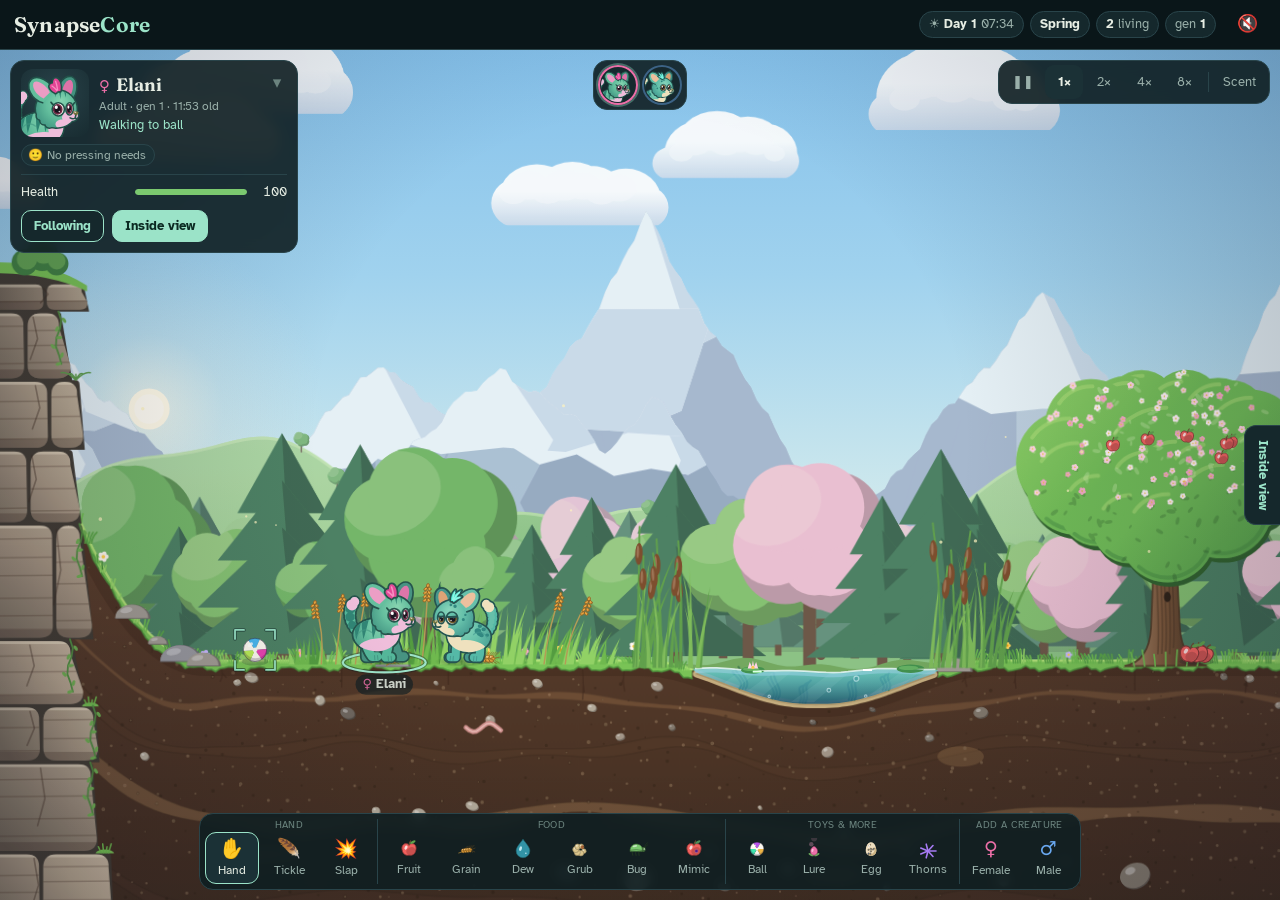
==== index.html @ b2c3ce34 "The inside view shows the brain one way: the map. Each region is a box tinted in its colour with its" ====
<!DOCTYPE html>
<html lang="en">
<head>
  <meta charset="UTF-8" />
  <meta name="viewport" content="width=device-width, initial-scale=1, viewport-fit=cover" />
  <title>SynapseCore</title>
  <link rel="preconnect" href="https://fonts.googleapis.com">
  <link rel="preconnect" href="https://fonts.gstatic.com" crossorigin>
  <link href="https://fonts.googleapis.com/css2?family=Atkinson+Hyperlegible:wght@400;700&family=Fraunces:opsz,wght@9..144,500;9..144,650&display=swap" rel="stylesheet">
  <link rel="stylesheet" href="styles/app.css">
</head>
<body>
  <header class="topbar">
    <div class="wordmark">Synapse<span>Core</span></div>
    <div class="status">
      <span class="chip" title="Day and time of day"><span id="timeIcon" aria-hidden="true">☀</span> <b id="statDay">Day 1</b> <span id="statTime">07:12</span></span>
      <span class="chip" title="Season"><b id="statSeason">Spring</b></span>
      <span class="chip" title="Creatures alive"><b id="statPop">0</b> living</span>
      <span class="chip" title="The latest generation alive">gen <b id="statGen">1</b></span>
      <span class="chip hidden" id="statSpeedChip" title="The computer can't keep up with the chosen speed"><b id="statSpeed">8×</b></span>
    </div>
    <button id="soundBtn" class="icon-btn" aria-label="Turn sound on" title="Sound on or off">🔇</button>
  </header>

  <div id="stage">
    <main id="arena">
      <canvas id="worldCanvas" aria-label="The world. Tap a creature to follow it; drag to carry things; pick a tool below to tickle, slap or drop things."></canvas>

      <div id="creatureCard" class="float">
        <div class="card-top">
          <canvas id="portrait" aria-hidden="true"></canvas>
          <div class="card-id">
            <div class="card-name-row"><span class="sex-glyph" id="cardSex"></span><span class="card-title" id="cardName">Nobody</span></div>
            <div class="card-sub" id="cardSub"></div>
            <div class="doing" id="cardDoing"></div>
          </div>
          <button class="icon-btn small" id="cardToggle" aria-expanded="true" aria-label="Show or hide details" title="Show or hide details"><span class="chev">▾</span></button>
        </div>
        <div class="card-needs" id="cardNeeds" aria-label="Needs"></div>
        <div class="card-events" id="cardEvents" aria-label="What just happened to it"></div>
        <div class="card-more">
          <div class="bars compact-bars" id="cardDrives"></div>
          <div class="row-btns">
            <button class="btn small" id="followBtn" aria-pressed="true">Following</button>
            <button class="btn small primary" id="insideBtn">Inside view</button>
          </div>
        </div>
      </div>

      <div id="strip" class="float" aria-label="Everyone in the world"></div>

      <div id="playback" class="float" role="group" aria-label="Playback">
        <button class="seg" id="pauseBtn" aria-label="Pause" aria-pressed="false" title="Pause or resume (Space)">❚❚</button>
        <button class="seg" data-speed="1" aria-pressed="true" title="Normal speed (1)">1×</button>
        <button class="seg" data-speed="2" aria-pressed="false" title="Twice as fast (2)">2×</button>
        <button class="seg" data-speed="4" aria-pressed="false" title="Four times as fast (3)">4×</button>
        <button class="seg" data-speed="8" aria-pressed="false" title="Eight times as fast (4)">8×</button>
        <span class="divider"></span>
        <button class="seg" id="scentBtn" aria-pressed="false" title="Show the scents in the air">Scent</button>
      </div>

      <div id="log" aria-live="polite"></div>

      <div id="toolbar" class="float" role="toolbar" aria-label="Hand, food, toys and new creatures">
        <div id="toolTray"></div>
      </div>

      <div id="toast" class="float hidden" role="status" aria-live="polite"></div>

      <button id="labOpenBtn" aria-controls="labPanel" aria-expanded="false">Inside view</button>
    </main>

    <aside id="labPanel" aria-label="Inside view">
      <div id="sheetHandle" role="button" tabindex="0" aria-label="Drag or tap to resize the inside view"><span></span></div>
      <div id="labInner">
        <nav class="tabs" role="tablist">
          <button class="tab" role="tab" data-deck="body" aria-selected="true">🫀<span class="tab-text">Body</span></button>
          <button class="tab" role="tab" data-deck="brain" aria-selected="false">🧠<span class="tab-text">Brain</span></button>
          <button class="tab" role="tab" data-deck="genes" aria-selected="false">🧬<span class="tab-text">Genes</span></button>
          <button class="tab" role="tab" data-deck="family" aria-selected="false">🌳<span class="tab-text">Family</span></button>
          <button class="tab" role="tab" data-deck="world" aria-selected="false">🌿<span class="tab-text">World</span></button>
          <button class="icon-btn" id="labCloseBtn" aria-label="Close inside view">✕</button>
        </nav>

        <p class="empty no-creature deck-empty">Nobody is being followed. Tap a creature in the world.</p>

        <!-- Body -->
        <div class="deck" id="deck-body" role="tabpanel">
          <div class="deck-intro needs-creature">
            <h2>Body</h2>
            <p class="life-line" id="lifeLine"></p>
          </div>
          <section class="block needs-creature"><h3>Drives</h3>
            <p class="note">Chemicals made by its body. A drive rises when a need goes unmet; relief turns it into reward.</p>
            <div class="bars two-col" id="barsDrives"></div>
          </section>
          <section class="block needs-creature"><h3>The last two minutes</h3>
            <div class="chart-frame"><canvas id="historyCanvas" aria-label="Drive history"></canvas></div>
            <div class="legend" id="historyLegend"></div>
          </section>
          <section class="block needs-creature"><h3>Feelings</h3>
            <p class="note">Reward and punishment are what the brain learns from.</p>
            <div class="bars" id="barsFeelings"></div>
          </section>
          <section class="block needs-creature"><h3>Vitals</h3><div class="bars" id="barsVitals"></div></section>
          <section class="block needs-creature"><h3>Food and water</h3><div class="bars two-col" id="barsNutrients"></div></section>
          <section class="block needs-creature"><h3>Hormones</h3><div class="bars two-col" id="barsHormones"></div></section>
          <section class="block needs-creature"><h3>Other chemicals</h3><div class="bars" id="barsOther"></div></section>
        </div>

        <!-- Brain -->
        <div class="deck hidden" id="deck-brain" role="tabpanel">
          <div class="deck-intro needs-creature">
            <h2>Brain</h2>
            <p id="brainCounts"></p>
          </div>
          <section class="mind needs-creature" aria-label="What its brain is doing now"><div id="mindRows"></div></section>
          <div class="brain-tools needs-creature">
            <button class="seg-btn" id="wiringBtn" aria-pressed="false">All wiring</button>
          </div>
          <div class="brain-frame needs-creature"><canvas id="brainCanvas" aria-label="Brain map. Tap a cell or a region to look inside."></canvas></div>
          <div class="legend needs-creature">
            <span><i class="ring" style="border-color:var(--accent)"></i>looking at</span>
            <span><i class="ring" style="border-color:var(--energy)"></i>doing</span>
            <span><i style="background:var(--pulse)"></i>signal travelling</span>
            <span><i class="line" style="background:var(--water)"></i>excites</span>
            <span><i class="line" style="background:var(--stress)"></i>holds back</span>
            <span><i style="background:var(--joy)"></i>reward signal</span>
            <span><i style="background:var(--stress)"></i>punishment signal</span>
          </div>
          <div class="neuron-card needs-creature">
            <div class="empty" id="neuronEmpty">Tap a cell or a region in the brain above to look inside it.</div>
            <div id="regionDetail" class="hidden">
              <div class="neuron-head"><span class="neuron-name" id="regionName"></span><span class="neuron-lobe" id="regionSize"></span></div>
              <p class="role" id="regionAbout"></p>
              <div class="facts" id="regionFacts"></div>
              <div class="row-btns"><button class="btn" id="clearRegionBtn">Deselect</button></div>
            </div>
            <div id="neuronDetail" class="hidden">
              <div class="neuron-head"><span class="neuron-name" id="neuronName"></span><span class="neuron-lobe" id="neuronLobe"></span></div>
              <p class="role" id="neuronRole"></p>
              <div class="facts" id="neuronFacts"></div>
              <div class="row-btns">
                <button class="btn primary" id="stimulateBtn">Stimulate</button>
                <button class="btn" id="clearNeuronBtn">Deselect</button>
              </div>
              <div class="links" id="neuronLinks"></div>
            </div>
          </div>
          <section class="block needs-creature">
            <h3 id="scopeTitle">Charge</h3>
            <p class="note">Its membrane charge over the last 120 ticks (two seconds at normal speed); it stops while paused. It fires when the line reaches the dashed threshold.</p>
            <div class="scope-frame"><canvas id="scopeCanvas" aria-label="Membrane potential"></canvas></div>
          </section>
          <section class="block needs-creature">
            <h3>Muscles</h3>
            <p class="note">How often each muscle's cell fires. The muscles compete: the winner is what it has decided to do.</p>
            <div class="bars two-col" id="barsMuscles"></div>
          </section>
          <section class="block needs-creature">
            <h3>What it has learned</h3>
            <p class="note">What sights and smells have come to predict, learned in life. Everything starts out meaning nothing.</p>
            <div class="learned" id="learnedList"></div>
          </section>
        </div>

        <!-- Genes -->
        <div class="deck hidden" id="deck-genes" role="tabpanel">
          <div class="deck-intro needs-creature">
            <h2>Genes</h2>
            <p id="genesSummary"></p>
          </div>
          <section class="block needs-creature"><h3>What its genes built</h3><div class="traits" id="traitList"></div></section>
          <section class="block needs-creature"><h3>Mutations</h3><div class="mutations" id="mutationList"></div></section>
          <div class="gene-find needs-creature">
            <input type="search" id="geneFilter" placeholder="Find a gene: hunger, tickled, sight…" aria-label="Find a gene" autocomplete="off">
            <span class="note" id="geneFilterCount"></span>
          </div>
          <details class="gene-group needs-creature" open><summary>Body <span class="count" id="genes-body-count"></span></summary><div class="genes" id="genes-body"></div></details>
          <details class="gene-group needs-creature"><summary>Brain <span class="count" id="genes-brain-count"></span></summary><div class="genes" id="genes-brain"></div></details>
          <details class="gene-group needs-creature"><summary>Chemistry <span class="count" id="genes-chemistry-count"></span></summary><div class="genes" id="genes-chemistry"></div></details>
          <details class="gene-group needs-creature"><summary>Instincts <span class="count" id="genes-instinct-count"></span></summary>
            <p class="note">Dreamt while asleep: the inputs, then the action, then the feeling, so it learns them without living them.</p>
            <div class="genes" id="genes-instinct"></div></details>
          <details class="dna needs-creature">
            <summary>Raw DNA</summary>
            <p class="note">A gene is read only where a promoter byte (A5, underlined) sits in front of it. Dim bytes are silent DNA that mutation can turn into new genes.</p>
            <div class="dna-grid" id="dnaGrid"></div>
          </details>
        </div>

        <!-- Family -->
        <div class="deck hidden" id="deck-family" role="tabpanel">
          <div class="deck-intro needs-creature">
            <h2>Family</h2>
            <p id="familyLine"></p>
            <button class="btn small hidden" id="familyBackBtn"></button>
          </div>
          <section class="block needs-creature"><h3>Family tree</h3>
            <p class="note">Tap a relative: the living are followed, the dead show their own family.</p>
            <div class="tree-frame"><canvas id="familyCanvas" aria-label="Family tree: parents and grandparents above, brothers, sisters and mates beside, children and grandchildren below. The lists under it name everyone."></canvas></div>
          </section>
          <section class="block needs-creature"><h3>Parents</h3><div class="roster" id="familyParents"></div></section>
          <section class="block needs-creature"><h3>Grandparents</h3><div class="roster" id="familyGrandparents"></div></section>
          <section class="block needs-creature"><h3>Brothers and sisters</h3><div class="roster" id="familySiblings"></div></section>
          <section class="block needs-creature"><h3>Children</h3><div class="roster" id="familyChildren"></div></section>
          <section class="block needs-creature"><h3>Grandchildren</h3><div class="roster" id="familyGrandchildren"></div></section>
        </div>

        <!-- World -->
        <div class="deck hidden" id="deck-world" role="tabpanel">
          <div class="deck-intro">
            <h2>World</h2>
            <p id="worldLine"></p>
          </div>
          <div class="tiles" id="worldTiles"></div>
          <p class="note" id="deathBreakdown"></p>
          <section class="block"><h3>Population</h3><div class="chart-frame small"><canvas id="popCanvas" aria-label="Population over time"></canvas></div></section>
          <section class="block"><h3>Living now</h3><div class="roster" id="roster"></div></section>
          <div class="row-btns"><button class="btn" id="skipSeasonBtn">Skip to the next season</button></div>
        </div>
      </div>
    </aside>
  </div>

  <!-- Plain scripts, in dependency order (no build step: the page opens straight from disk).
       Scripts marked data-headless don't touch the page; tests/load.js loads them, in this order, into Node for the tests and tools.
       dev/world-lab.html and dev/creature-lab.html load this same list up to the drawing scripts (the world lab adds src/ui/hand.js): keep them in step. -->
  <script src="src/core/evo.js" data-headless></script>
  <script src="src/core/clock.js" data-headless></script>
  <script src="src/core/diffusion.js" data-headless></script>
  <script src="src/sim/constants.js" data-headless></script>
  <script src="src/sim/genome.js" data-headless></script>
  <script src="src/sim/biochem.js" data-headless></script>
  <script src="src/sim/brain.js" data-headless></script>
  <script src="src/sim/founder.js" data-headless></script>
  <script src="src/sim/founder-brain.js" data-headless></script>
  <script src="src/sim/founder-chem.js" data-headless></script>
  <script src="src/sim/creature.js" data-headless></script>
  <script src="src/sim/landscape.js" data-headless></script>
  <script src="src/sim/world.js" data-headless></script>
  <script src="src/audio/synth.js"></script>
  <script src="src/render/theme.js"></script>
  <script src="src/render/canvas.js"></script>
  <script src="src/render/pose.js" data-headless></script>
  <script src="src/render/creature-art.js"></script>
  <script src="src/render/season.js"></script>
  <script src="src/render/sky.js"></script>
  <script src="src/render/item-art.js"></script>
  <script src="src/render/painters/palette.js"></script>
  <script src="src/render/painters/terrain.js"></script>
  <script src="src/render/painters/plants.js"></script>
  <script src="src/render/painters/rocks.js"></script>
  <script src="src/render/water.js"></script>
  <script src="src/render/weather.js"></script>
  <script src="src/render/hand-art.js"></script>
  <script src="src/render/cues.js"></script>
  <script src="src/render/world-view.js"></script>
  <script src="src/render/brain-view.js"></script>
  <script src="src/render/family-view.js"></script>
  <script src="src/ui/text.js" data-headless></script>
  <script src="src/ui/kin.js" data-headless></script>
  <script src="src/ui/helpers.js"></script>
  <script src="src/ui/hand.js"></script>
  <script src="src/ui/inspector.js"></script>
  <script src="src/ui/status.js"></script>
  <script src="src/ui/card.js"></script>
  <script src="src/ui/strip.js"></script>
  <script src="src/ui/layout.js"></script>
  <script src="src/ui/toolbar.js"></script>
  <script src="src/ui/keyboard.js"></script>
  <script src="src/ui/app.js"></script>
  <script>Evo.bootApp();</script>
</body>
</html>
---- styles/app.css ----
/* ===== Tokens: colour always means the same thing (map, bars, brain) =====
   The canvas renderers read these same variables (Evo.theme, once, on first use), so a
   colour changed here changes everywhere. */
:root {
  --pond: #0f1e22; --pond-deep: #0a1619; --panel: #15282c; --panel-raised: #1b3136;
  --line: #29444a; --text: #e6ede3; --muted: #9ab0aa; --faint: #6b837e; --accent: #9be3c8;
  --fruit: #f0605d; --grain: #e8a33d; --water: #3fc1d9; --protein: #7bc96f; --fat: #d9b26a;
  --grub: #d9c38a; --carrion: #8f8a84; --mimic-spot: #581c87; --alarm: #fb923c;
  --energy: #f5c542; --toxin: #a77bf3; --injury: #e86fa8; --joy: #ffb86b; --stress: #f0607a;
  --bored: #7aa7f0; --female: #ec6fa8; --male: #6aa8f0; --gas: #e2e8f0; --pulse: #fde68a; --copy: #c4b5fd;
  --ui: 'Atkinson Hyperlegible', system-ui, -apple-system, 'Segoe UI', sans-serif;
  --display: 'Fraunces', Georgia, 'Times New Roman', serif;
  --mono: ui-monospace, 'SF Mono', Menlo, Consolas, monospace;
  --lab-w: clamp(380px, 34vw, 520px); --peek: 70px; --sheet-half: 55%; --sheet-full: 92%; --lab-anim: .34s; --ease: cubic-bezier(.22,.8,.24,1);
  --r-sm: 8px; --r-md: 14px; --track: rgba(255,255,255,0.08);
  padding-top: env(safe-area-inset-top, 0px); padding-bottom: env(safe-area-inset-bottom, 0px); background: var(--pond-deep);
}
* { box-sizing: border-box; }
html { height: 100%; scroll-padding-top: env(safe-area-inset-top, 0px); }
body { height: 100%; margin: 0; display: flex; flex-direction: column; overflow: hidden;
  background: var(--pond-deep); color: var(--text); font: 400 14px/1.45 var(--ui); -webkit-font-smoothing: antialiased; }
button { font: inherit; color: inherit; background: none; border: 0; cursor: pointer; }
button:focus-visible, [tabindex]:focus-visible { outline: 2px solid var(--accent); outline-offset: 2px; }
h2, h3 { font-family: var(--display); font-weight: 650; margin: 0; letter-spacing: 0.005em; }
.muted { color: var(--muted); }
.hidden { display: none !important; }

/* ===== Header ===== */
.topbar { height: 50px; flex: 0 0 auto; display: flex; align-items: center; gap: 12px; padding: 0 14px;
  background: var(--pond-deep); border-bottom: 1px solid var(--line); }
.wordmark { font-family: var(--display); font-weight: 650; font-size: 21px; letter-spacing: 0.01em; white-space: nowrap; }
.wordmark span { color: var(--accent); }
.status { display: flex; gap: 6px; margin-left: auto; overflow: hidden; }
.chip { font-size: 12.5px; padding: 3px 9px; border-radius: 999px; background: var(--panel); border: 1px solid var(--line); white-space: nowrap; color: var(--muted); }
.chip b { color: var(--text); font-weight: 700; }
.icon-btn { width: 38px; height: 38px; border-radius: 10px; display: grid; place-items: center; font-size: 17px; }
.icon-btn:hover { background: var(--panel); }

/* ===== Stage: the map always fills it; the lab docks, slides or sheets ===== */
#stage { position: relative; flex: 1 1 auto; min-height: 0; display: flex; overflow: hidden; }
#arena { position: relative; flex: 1 1 auto; min-width: 0; min-height: 0; overflow: hidden; background: #0b1a24;
  container-type: inline-size; } /* the strip fits itself to the map, which the docked lab narrows */
#worldCanvas { position: absolute; inset: 0; width: 100%; height: 100%; display: block; touch-action: none; cursor: none; }
@media (hover: none) { #worldCanvas { cursor: default; } }

.float { position: absolute; z-index: 10; background: color-mix(in srgb, var(--pond) 90%, transparent); border: 1px solid var(--line);
  border-radius: var(--r-md); backdrop-filter: blur(6px); -webkit-backdrop-filter: blur(6px); }

/* Bars: the same everywhere (card, body, brain) */
.track { height: 6px; border-radius: 3px; background: var(--track); overflow: hidden; }
.fill { height: 100%; width: 0; border-radius: 3px; transition: width 0.25s linear; }

/* Creature card */
#creatureCard { top: 10px; left: 10px; width: min(288px, calc(100% - 20px)); padding: 8px 10px 10px; }
.card-top { position: relative; display: flex; align-items: center; gap: 10px; padding-right: 24px; }
#portrait { width: 68px; height: 68px; flex: 0 0 auto; border-radius: 12px;
  background: radial-gradient(90% 90% at 50% 35%, #29434a 0%, #16292e 100%); }
.card-id { min-width: 0; flex: 1 1 auto; }
.card-name-row { display: flex; align-items: baseline; gap: 6px; }
.sex-glyph { font-weight: 700; font-size: 15px; line-height: 1; }
.card-title { font-family: var(--display); font-weight: 650; font-size: 18px; white-space: nowrap; overflow: hidden; text-overflow: ellipsis; }
.card-sub { font-size: 12px; color: var(--muted); white-space: nowrap; overflow: hidden; text-overflow: ellipsis; }
.doing { font-size: 13px; line-height: 1.3; color: var(--accent); margin-top: 2px; }
.icon-btn.small { width: 30px; height: 30px; align-self: flex-start; }
#cardToggle { position: absolute; top: -4px; right: -8px; width: 36px; height: 36px; }
/* Needs and recent events: small chips under the name, visible even when the card is folded */
.card-needs, .card-events { display: flex; flex-wrap: wrap; gap: 4px; margin-top: 7px; }
.card-needs:empty, .card-events:empty, .empty-card .card-needs, .empty-card .card-events { display: none; }
.card-events { margin-top: 4px; }
.need, .event { display: inline-flex; align-items: center; gap: 4px; font-size: 12px; line-height: 1; padding: 4px 8px 4px 6px;
  border-radius: 999px; background: var(--panel-raised); border: 1px solid var(--line); white-space: nowrap; }
.need.strong { border-color: var(--alarm); color: #ffe3cc; }
.need.calm { color: var(--muted); }
.event { font-size: 11.5px; color: var(--muted); background: transparent; border-style: dashed; }
.card-more { margin-top: 8px; padding-top: 8px; border-top: 1px solid var(--line); display: grid; gap: 9px; }
#creatureCard.collapsed .card-more { display: none; }
#creatureCard.empty-card .card-more { display: none; }
.chev { display: inline-block; transition: transform 0.2s; color: var(--faint); }
#creatureCard.collapsed .chev { transform: rotate(-90deg); }
.compact-bars .bar { grid-template-columns: 104px 1fr 30px; font-size: 12.5px; }
.compact-bars .bar .track { height: 6px; }
.btn.small { height: 32px; padding: 0 12px; font-size: 13px; }
.btn[aria-pressed="true"] { border-color: var(--accent); color: var(--accent); }

/* Everyone, one tap away */
#strip { top: 10px; left: 50%; transform: translateX(-50%); display: flex; gap: 4px; padding: 4px; max-width: calc(100% - 640px);
  overflow-x: auto; scrollbar-width: none; }
#strip:empty { display: none; }
#strip::-webkit-scrollbar { display: none; }
.avatar { position: relative; flex: 0 0 auto; width: 40px; height: 40px; border-radius: 50%; padding: 2px; background: #16292e;
  box-shadow: inset 0 0 0 2px color-mix(in srgb, var(--ring) 45%, transparent); }
.avatar canvas { width: 34px; height: 34px; display: block; border-radius: 50%; margin: 1px; }
.avatar .badge { position: absolute; right: -2px; bottom: -2px; font-size: 12px; line-height: 1; pointer-events: none;
  filter: drop-shadow(0 1px 1px rgba(0,0,0,0.6)); }
.avatar[aria-current="true"] { box-shadow: inset 0 0 0 2px var(--ring), 0 0 0 2px color-mix(in srgb, var(--accent) 35%, transparent); }

/* Event log */
#log { position: absolute; left: 10px; bottom: 76px; z-index: 9; display: flex; flex-direction: column-reverse; gap: 4px;
  max-width: min(360px, calc(100% - 20px)); pointer-events: none; }
.log-line { pointer-events: auto; text-align: left; font-size: 13px; padding: 5px 10px; border-radius: 10px; background: color-mix(in srgb, var(--pond) 82%, transparent);
  border: 1px solid var(--line); color: var(--text); transition: opacity 1s; width: fit-content; }
.log-line.fading { opacity: 0; }
button.log-line:hover { border-color: var(--muted); }

/* Playback */
#playback { top: 10px; right: 10px; display: flex; align-items: center; gap: 2px; padding: 4px; }
.seg { min-width: 38px; height: 34px; padding: 0 9px; border-radius: 9px; font-size: 13px; color: var(--muted); }
.seg[aria-pressed="true"] { background: var(--panel-raised); color: var(--text); font-weight: 700; }
.seg:hover { color: var(--text); }
.divider { width: 1px; height: 20px; background: var(--line); margin: 0 3px; flex: 0 0 auto; }

/* Toolbar */
#toolbar { left: 50%; bottom: 10px; transform: translateX(-50%); max-width: calc(100% - 20px); padding: 5px; }
#toolTray { display: flex; align-items: flex-end; gap: 3px; overflow-x: auto; scrollbar-width: none; }
#toolTray::-webkit-scrollbar { display: none; }
.tool { flex: 0 0 auto; display: flex; flex-direction: column; align-items: center; justify-content: center; gap: 1px; width: 54px; height: 52px;
  border-radius: 11px; font-size: 11.5px; color: var(--muted); border: 1px solid transparent; }
.tool:hover { color: var(--text); background: var(--panel); }
.tool[aria-pressed="true"] { color: var(--text); background: var(--panel-raised); border-color: var(--accent); }
.tool-icon { font-size: 19px; line-height: 24px; height: 24px; }
.tool-art { width: 22px; height: 22px; }
.tool-text { white-space: nowrap; }
/* Tool groups: a caption over each group; on narrow screens a group (other than the hand) folds
   into one button that opens its tools in a flyout above the tray */
.tool-group { display: flex; flex-direction: column; align-items: center; gap: 1px; flex: 0 0 auto; }
.tool-group + .tool-group { border-left: 1px solid var(--line); padding-left: 4px; margin-left: 1px; }
.group-label { font-size: 10px; line-height: 12px; letter-spacing: 0.04em; text-transform: uppercase; color: var(--faint); }
.group-items { display: flex; gap: 3px; }
.group-toggle { display: none; }
.compact #toolTray { overflow: visible; justify-content: center; }
.compact #toolbar { width: calc(100% - 20px); }
.compact .group-label { display: none; }
.compact .group-toggle { display: flex; }
.compact .tool-group[data-group="hand"] .group-items { display: flex; }
.compact .tool-group:not([data-group="hand"]) .group-items { display: none; position: absolute; left: 0; right: 0; bottom: calc(100% + 6px);
  flex-wrap: wrap; justify-content: center; padding: 5px; background: var(--panel); border: 1px solid var(--line); border-radius: var(--r-md);
  box-shadow: 0 8px 24px rgba(0,0,0,0.4); }
.compact .tool-group.open .group-items { display: flex; }
.compact .tool-group.open .group-toggle { background: var(--panel); color: var(--text); }

#labOpenBtn { display: none; position: absolute; right: 0; top: 50%; transform: translateY(-50%); z-index: 12;
  padding: 14px 8px; border-radius: 12px 0 0 12px; background: var(--panel); border: 1px solid var(--line); border-right: 0;
  writing-mode: vertical-rl; font-weight: 700; font-size: 13px; color: var(--accent); }

/* ===== Lab panel ===== */
#labPanel { display: flex; flex-direction: column; background: var(--panel); z-index: 40; overflow: hidden;
  transition: transform var(--lab-anim) var(--ease), width var(--lab-anim) var(--ease), height var(--lab-anim) var(--ease); }
#labInner { flex: 1 1 auto; min-height: 0; display: flex; flex-direction: column; }
#sheetHandle { display: none; }
[data-layout="desktop"] #labPanel { position: relative; width: var(--lab-w); flex: 0 0 auto; border-left: 1px solid var(--line); }
[data-layout="desktop"] #labInner { width: var(--lab-w); height: 100%; }
[data-layout="desktop"]:not(.lab-open) #labPanel { width: 0; border-left-width: 0; }
[data-layout="drawer"] #labPanel { position: absolute; top: 0; right: 0; bottom: 0; width: min(430px, 90vw);
  border-left: 1px solid var(--line); box-shadow: -16px 0 40px rgba(0,0,0,0.5); transform: translateX(102%); }
[data-layout="drawer"].lab-open #labPanel { transform: none; }
[data-layout="sheet"] #labPanel { position: absolute; left: 0; right: 0; bottom: 0; height: var(--peek);
  border-top: 1px solid var(--line); border-radius: 18px 18px 0 0; box-shadow: 0 -14px 36px rgba(0,0,0,0.55); }
[data-layout="sheet"][data-sheet="half"] #labPanel { height: var(--sheet-half); }
[data-layout="sheet"][data-sheet="full"] #labPanel { height: var(--sheet-full); }
[data-layout="sheet"] #labPanel.dragging { transition: none; }
[data-layout="sheet"] #sheetHandle { display: flex; justify-content: center; align-items: center; height: 22px; flex: 0 0 auto; cursor: grab; touch-action: none; }
#sheetHandle span { width: 42px; height: 5px; border-radius: 3px; background: var(--line); }
[data-layout="sheet"] #toolbar { bottom: calc(var(--peek) + 8px); }
[data-layout="sheet"] #log { bottom: calc(var(--peek) + 74px); }
[data-layout="desktop"]:not(.lab-open) #labOpenBtn, [data-layout="drawer"]:not(.lab-open) #labOpenBtn { display: block; }
[data-layout="sheet"]:not(.lab-open) #labCloseBtn { visibility: hidden; }
@media (prefers-reduced-motion: reduce) { #labPanel, .fill, .chev { transition: none; } }

.tabs { flex: 0 0 auto; display: flex; align-items: center; gap: 2px; padding: 4px 6px; border-bottom: 1px solid var(--line); }
.tab { flex: 1 1 0; height: 40px; border-radius: 10px; font-size: 14px; color: var(--muted); display: flex; align-items: center; justify-content: center; gap: 6px; }
.tab[aria-selected="true"] { color: var(--text); background: var(--panel-raised); font-weight: 700; }
#labCloseBtn { flex: 0 0 40px; }

.deck { flex: 1 1 auto; min-height: 0; overflow-y: auto; padding: 14px 14px 28px; display: grid; align-content: start; gap: 18px; }
.deck-intro h2 { font-size: 22px; }
.deck-intro p { margin: 3px 0 0; color: var(--muted); font-size: 13.5px; max-width: 60ch; }
section.block { display: grid; gap: 8px; }
section.block > h3 { font-size: 16px; }
.note { font-size: 12.5px; color: var(--faint); margin: 0; }
.empty { font-size: 13px; color: var(--muted); padding: 10px 0; }

/* Brain */
.mind { background: var(--panel-raised); border-radius: var(--r-md); padding: 8px 12px; }
.mind-row { display: grid; grid-template-columns: 92px 1fr; gap: 10px; align-items: baseline; font-size: 13px; padding: 4px 0; border-bottom: 1px solid color-mix(in srgb, var(--line) 50%, transparent); }
.mind-row:last-child { border-bottom: 0; }
.mind-k { color: var(--faint); font-size: 12.5px; }
.mind-v { min-width: 0; }
.mind-v b { color: var(--accent); }
.mind-row.dreaming .mind-v b { color: var(--copy); }
.mind-row.alert .mind-k, .mind-row.alert .mind-v b { color: var(--stress); }
.mind-meter { display: grid; grid-template-columns: 70px 1fr; gap: 10px; align-items: center; }
.brain-tools { display: flex; gap: 8px; flex-wrap: wrap; align-items: center; margin-bottom: -8px; }
.brain-tools > .seg-btn { border: 1px solid var(--line); margin-left: auto; }
.seg-btn { height: 30px; padding: 0 11px; border-radius: 8px; font-size: 13px; color: var(--muted); }
.seg-btn[aria-pressed="true"] { background: var(--panel-raised); color: var(--text); font-weight: 700; }
.seg-btn:hover { color: var(--text); }
.brain-frame { position: relative; height: 330px; border-radius: var(--r-md); background: var(--pond-deep); border: 1px solid var(--line); overflow: hidden; }
#brainCanvas, #scopeCanvas { width: 100%; height: 100%; display: block; touch-action: none; }
.legend { display: flex; flex-wrap: wrap; gap: 4px 14px; font-size: 12.5px; color: var(--muted); }
.legend i { display: inline-block; width: 9px; height: 9px; border-radius: 50%; margin-right: 5px; vertical-align: 0; }
.legend i.ring { background: none; border: 2px solid; width: 11px; height: 11px; vertical-align: -1px; }
.legend i.line { width: 14px; height: 3px; border-radius: 2px; vertical-align: 3px; }
.role { margin: 0; font-size: 13px; color: var(--muted); }
.neuron-card { background: var(--panel-raised); border-radius: var(--r-md); padding: 12px; display: grid; gap: 10px; }
#neuronDetail, #regionDetail { display: grid; gap: 10px; }
.neuron-head { display: flex; align-items: baseline; gap: 8px; flex-wrap: wrap; }
.neuron-name { font-weight: 700; font-size: 15px; }
.neuron-lobe { font-size: 12.5px; color: var(--muted); }
.facts { display: flex; flex-wrap: wrap; gap: 4px 16px; font-size: 13px; color: var(--muted); }
.facts b { color: var(--text); }
.row-btns { display: flex; gap: 8px; flex-wrap: wrap; }
.btn { height: 38px; padding: 0 14px; border-radius: 10px; font-size: 13.5px; font-weight: 700; background: var(--panel); border: 1px solid var(--line); }
.btn:hover { border-color: var(--muted); }
.btn.primary { background: var(--accent); color: #0b2a22; border-color: var(--accent); }
.links { display: grid; gap: 10px; }
.link-list { display: grid; gap: 1px; }
.link-list h4 { margin: 0 0 3px; font-size: 12.5px; font-weight: 700; color: var(--muted); }
.link-list .note { padding-top: 3px; }
.link { display: grid; grid-template-columns: 1fr 64px 26px; align-items: center; gap: 8px; font-size: 12.5px; padding: 5px 4px; border-bottom: 1px solid color-mix(in srgb, var(--line) 50%, transparent); text-align: left; width: 100%; border-radius: 6px; }
.link:hover { background: rgba(255,255,255,0.04); }
.link.active { background: color-mix(in srgb, var(--pulse) 8%, transparent); }
.link .who { white-space: nowrap; overflow: hidden; text-overflow: ellipsis; }
.link .delay { color: var(--faint); text-align: right; font-variant-numeric: tabular-nums; }
.strength { height: 6px; border-radius: 3px; background: var(--track); position: relative; overflow: hidden; }
.strength span { position: absolute; top: 0; bottom: 0; }

.learned { display: grid; gap: 6px; }
.learn-row { display: grid; grid-template-columns: 1fr 110px 96px; align-items: center; gap: 10px; font-size: 13px; }
.learn-row .verdict { font-size: 12.5px; text-align: right; color: var(--muted); white-space: nowrap; }
.centered-track { height: 8px; border-radius: 4px; background: var(--track); position: relative; overflow: hidden; }
.centered-track::after { content: ''; position: absolute; left: 50%; top: 0; bottom: 0; width: 1px; background: var(--faint); }
.centered-track span { position: absolute; top: 0; bottom: 0; border-radius: 4px; }
.scope-frame { height: 72px; border-radius: var(--r-sm); background: var(--pond-deep); border: 1px solid var(--line); overflow: hidden; }

/* Body */
.deck-empty { margin: 14px; }
.life-line { font-size: 14px; }
.bars.two-col { grid-template-columns: 1fr 1fr; gap: 8px 18px; }
.bars.two-col .bar { grid-template-columns: 92px 1fr 30px; }
.chart-frame { height: 120px; border-radius: var(--r-sm); background: var(--pond-deep); border: 1px solid var(--line); overflow: hidden; }
.chart-frame.small { height: 80px; }
.chart-frame canvas { width: 100%; height: 100%; display: block; }
i.grown { display: inline-block; width: 7px; height: 7px; border-radius: 50%; background: var(--accent); margin-right: 5px; vertical-align: 1px; }
.life-line b { color: var(--accent); }
.bars { display: grid; gap: 9px; }
.bar { display: grid; grid-template-columns: 112px 1fr 44px; align-items: center; gap: 10px; font-size: 13px; }
.bar .num { text-align: right; font-variant-numeric: tabular-nums; }
.bar .track { height: 8px; border-radius: 4px; }

/* Genes */
details.gene-group { background: var(--panel-raised); border-radius: var(--r-md); padding: 10px 12px; }
details.gene-group summary { cursor: pointer; font-family: var(--display); font-weight: 650; font-size: 16px; }
details.gene-group .count { font-family: var(--ui); font-weight: 400; font-size: 12.5px; color: var(--muted); margin-left: 6px; }
.genes { display: grid; gap: 1px; margin-top: 8px; }
.gene { display: grid; grid-template-columns: 118px 1fr auto; gap: 10px; align-items: baseline; font-size: 12.5px; padding: 4px 2px;
  border-bottom: 1px solid color-mix(in srgb, var(--line) 50%, transparent); }
.gene.bare { grid-template-columns: 1fr auto; }
.gene-name { color: var(--faint); }
.gene-text { color: var(--text); }
.gene.dormant .gene-text { color: var(--faint); }
.stage-tag { font-size: 11px; padding: 1px 7px; border-radius: 999px; background: color-mix(in srgb, var(--accent) 12%, transparent); color: var(--accent); white-space: nowrap; }
.stage-tag.later { background: rgba(255,255,255,0.06); color: var(--muted); }
.traits { display: grid; grid-template-columns: 1fr 1fr; gap: 8px 16px; }
.trait { font-size: 13px; color: var(--muted); display: flex; justify-content: space-between; gap: 8px; border-bottom: 1px solid color-mix(in srgb, var(--line) 50%, transparent); padding-bottom: 4px; }
.trait b { color: var(--text); font-variant-numeric: tabular-nums; }
.trait .exact { color: var(--faint); font-weight: 400; font-size: 12px; margin-left: 4px; }
details.gene-kind { margin-top: 6px; }
details.gene-kind > summary { cursor: pointer; font-family: var(--ui); font-size: 13px; font-weight: 700; color: var(--muted); padding: 4px 0; }
details.gene-kind .count { font-weight: 400; margin-left: 4px; }
details.gene-kind > .note { margin: 0 0 4px; }
.gene-find { display: flex; align-items: center; gap: 10px; }
.gene-find input { flex: 1 1 auto; min-width: 0; height: 36px; padding: 0 12px; border-radius: 10px; font: inherit; font-size: 13.5px;
  color: var(--text); background: var(--panel); border: 1px solid var(--line); }
.gene-find input:focus { outline: 2px solid var(--accent); outline-offset: 1px; }
.mutations { display: grid; gap: 12px; }
.mut-block { display: grid; gap: 1px; }
.mut-block h4 { margin: 0 0 4px; font-size: 13px; font-weight: 700; color: var(--muted); }
.mut { display: grid; grid-template-columns: auto 108px 1fr; gap: 4px 10px; align-items: baseline; font-size: 12.5px; padding: 5px 2px; border-bottom: 1px solid color-mix(in srgb, var(--line) 50%, transparent); }
.mut-name { color: var(--faint); }
.mut-text s { color: var(--faint); }
.mut-fields { grid-column: 2 / -1; color: var(--muted); font-size: 12px; }
.mut-fields s { color: var(--faint); }
.mut-fields b { color: var(--text); font-weight: 700; }
.mut-more summary, .family-more summary { cursor: pointer; font-size: 12.5px; color: var(--muted); padding: 4px 2px; }
.mut-tag { font-size: 11px; padding: 1px 7px; border-radius: 999px; white-space: nowrap; background: color-mix(in srgb, var(--energy) 14%, transparent); color: var(--energy); }
.mut-tag.new, .mut-tag.copy { background: color-mix(in srgb, var(--accent) 12%, transparent); color: var(--accent); }
.mut-tag.lost { background: color-mix(in srgb, var(--stress) 14%, transparent); color: var(--stress); }
.gene-tags { display: flex; gap: 4px; justify-content: flex-end; }
.gene-tags:empty { display: none; }
details.dna summary { cursor: pointer; color: var(--muted); font-size: 13.5px; }
.dna-grid { font: 12px/1.7 var(--mono); margin-top: 8px; display: grid; gap: 1px; overflow-x: auto; }
.dna-row { display: flex; gap: 10px; white-space: nowrap; }
.dna-row .addr { color: var(--faint); }
.dna-row .junk { color: #3d5a58; }
.dna-row .prom { color: var(--text); text-decoration: underline; }

/* Population, World tiles and member rosters */
.tiles { display: grid; grid-template-columns: repeat(4, 1fr); gap: 8px; }
.tile { background: var(--panel-raised); border-radius: var(--r-sm); padding: 9px 10px; }
.tile b { display: block; font-family: var(--display); font-size: 22px; font-weight: 650; line-height: 1.1; }
.tile span { font-size: 12px; color: var(--muted); }
.roster { display: grid; gap: 2px; }
.member { display: grid; grid-template-columns: 16px 1fr auto; align-items: center; gap: 10px; padding: 8px 6px;
  border-radius: var(--r-sm); font-size: 13px; text-align: left; width: 100%; }
.member:hover { background: var(--panel-raised); }
.member.gone { opacity: 0.75; } /* a relative who has died: tapping it shows its family */
.member[aria-current="true"] { background: var(--panel-raised); outline: 1px solid var(--line); }
.member .meta { font-size: 12px; color: var(--muted); }
/* The family tree: the canvas sets its own height to the rows it has */
.tree-frame { border-radius: var(--r-md); background: var(--pond-deep); border: 1px solid var(--line); overflow: hidden; }
#familyCanvas { width: 100%; height: 120px; display: block; }
.deck-intro .btn { margin-top: 8px; }

/* Narrow screens */
.compact .wordmark { font-size: 18px; }
.compact .status .chip:nth-child(n+3) { display: none; }
.compact #creatureCard { top: 58px; }
.compact #strip { display: none; }
.compact .tool { width: 50px; }
.compact .bars.two-col { grid-template-columns: 1fr; }
@container (max-width: 1100px) { #strip { max-width: calc(100% - 330px); left: auto; right: 10px; transform: none; top: 60px; } }
.compact .tab-text { display: none; }
.compact .tab { font-size: 17px; }
@media (max-width: 420px) {
  .tiles { grid-template-columns: repeat(2, 1fr); } .learn-row { grid-template-columns: 1fr 70px 92px; }
  .gene { grid-template-columns: 96px 1fr; } .gene-tags { grid-column: 2; justify-content: flex-start; } .gene.bare { grid-template-columns: 1fr; } .gene.bare .gene-tags { grid-column: 1; }
  .mut { grid-template-columns: auto 1fr; } .mut-text, .mut-fields { grid-column: 1 / -1; }
  .mind-row { grid-template-columns: 78px 1fr; } .mind-meter { grid-template-columns: 50px 1fr; }
  .traits { grid-template-columns: 1fr; }
}

/* Toast: short messages over the map */
#toast { left: 50%; top: 58px; transform: translateX(-50%); padding: 8px 14px; font-size: 13.5px; z-index: 30; max-width: calc(100% - 20px); }
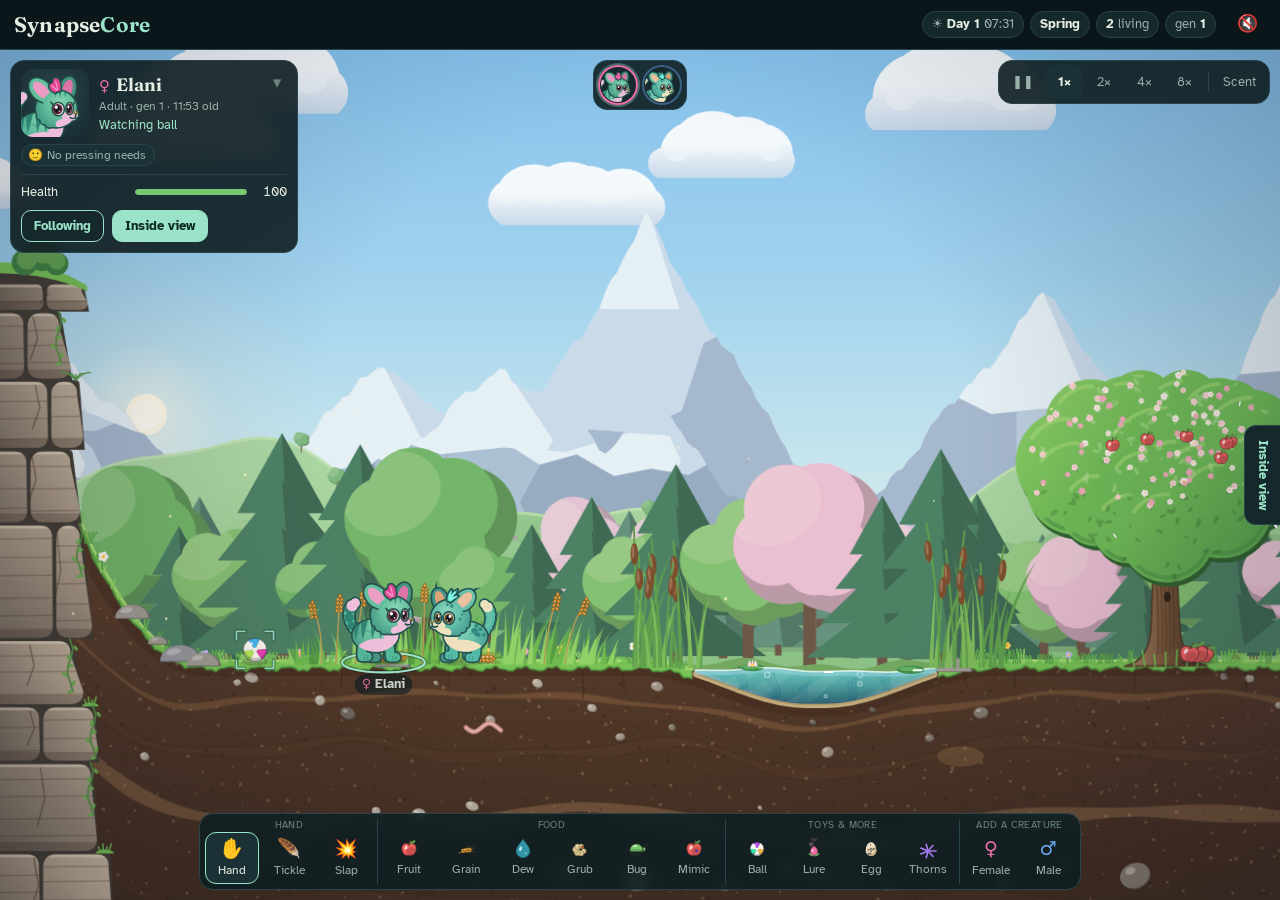
==== commit 2485b620: "The whole brain map in one table, and plain words in the inspector. The touch cells' spots move from" ====
--- a/index.html
+++ b/index.html
@@ -149,7 +149,7 @@
           </div>
           <section class="block needs-creature">
             <h3 id="scopeTitle">Charge</h3>
-            <p class="note">Its membrane charge over the last 120 ticks (two seconds at normal speed); it stops while paused. It fires when the line reaches the dashed threshold.</p>
+            <p class="note">Its membrane charge over the last two seconds; it stops while paused. It fires when the line reaches the dashed threshold.</p>
             <div class="scope-frame"><canvas id="scopeCanvas" aria-label="Membrane potential"></canvas></div>
           </section>
           <section class="block needs-creature">
--- a/styles/app.css
+++ b/styles/app.css
@@ -220,7 +220,7 @@
 .link:hover { background: rgba(255,255,255,0.04); }
 .link.active { background: color-mix(in srgb, var(--pulse) 8%, transparent); }
 .link .who { white-space: nowrap; overflow: hidden; text-overflow: ellipsis; }
-.link .delay { color: var(--faint); text-align: right; font-variant-numeric: tabular-nums; }
+.link .delay { color: var(--faint); text-align: right; font-variant-numeric: tabular-nums; white-space: nowrap; }
 .strength { height: 6px; border-radius: 3px; background: var(--track); position: relative; overflow: hidden; }
 .strength span { position: absolute; top: 0; bottom: 0; }
 
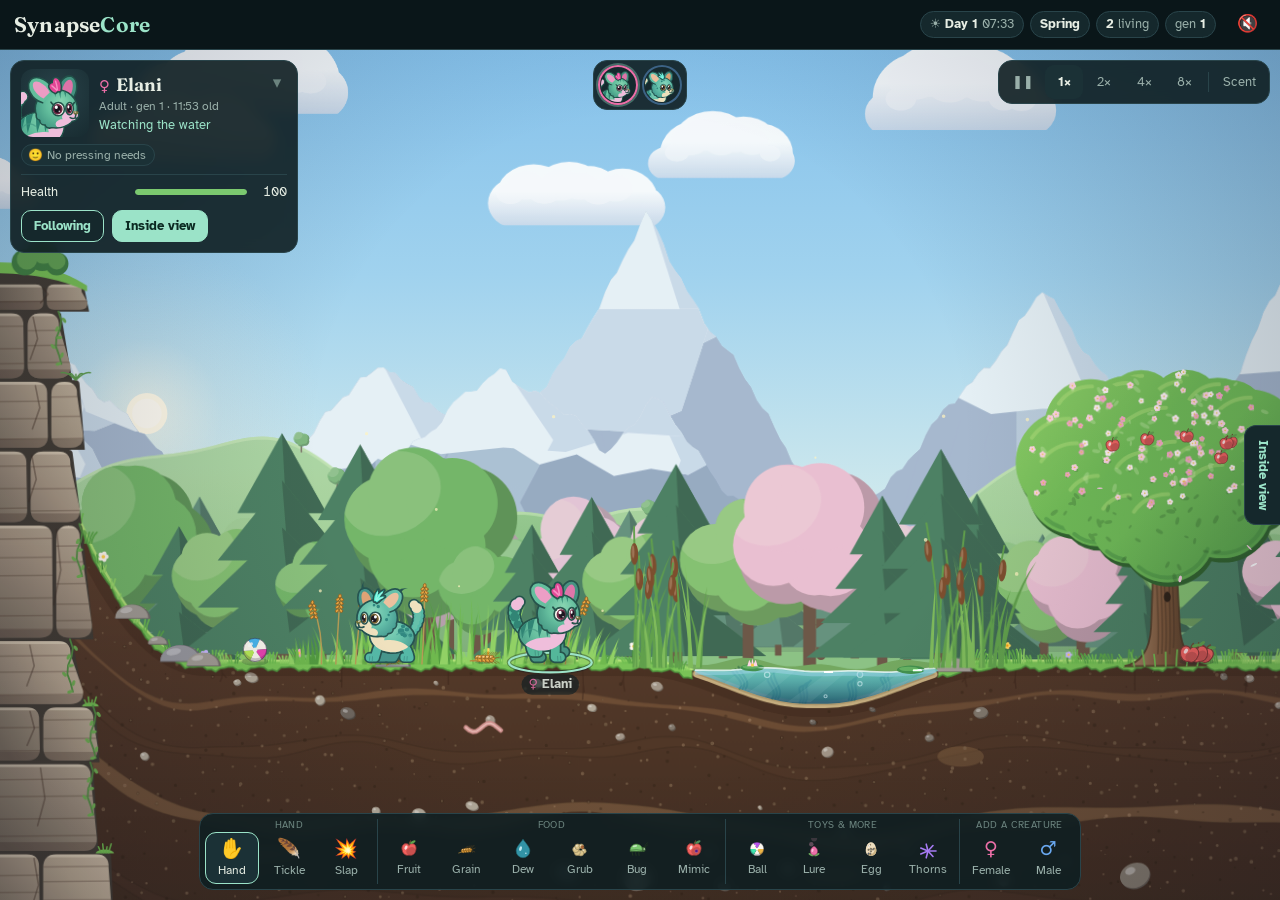
==== commit 7374f5cb: "Body and brain run on one energy pool. Everything the body does (resting, shivering, working the mus" ====
--- a/index.html
+++ b/index.html
@@ -103,6 +103,7 @@
             <div class="bars" id="barsFeelings"></div>
           </section>
           <section class="block needs-creature"><h3>Vitals</h3><div class="bars" id="barsVitals"></div></section>
+          <section class="block needs-creature"><h3>Energy</h3><div class="bars" id="barsEnergy"></div></section>
           <section class="block needs-creature"><h3>Food and water</h3><div class="bars two-col" id="barsNutrients"></div></section>
           <section class="block needs-creature"><h3>Hormones</h3><div class="bars two-col" id="barsHormones"></div></section>
           <section class="block needs-creature"><h3>Other chemicals</h3><div class="bars" id="barsOther"></div></section>
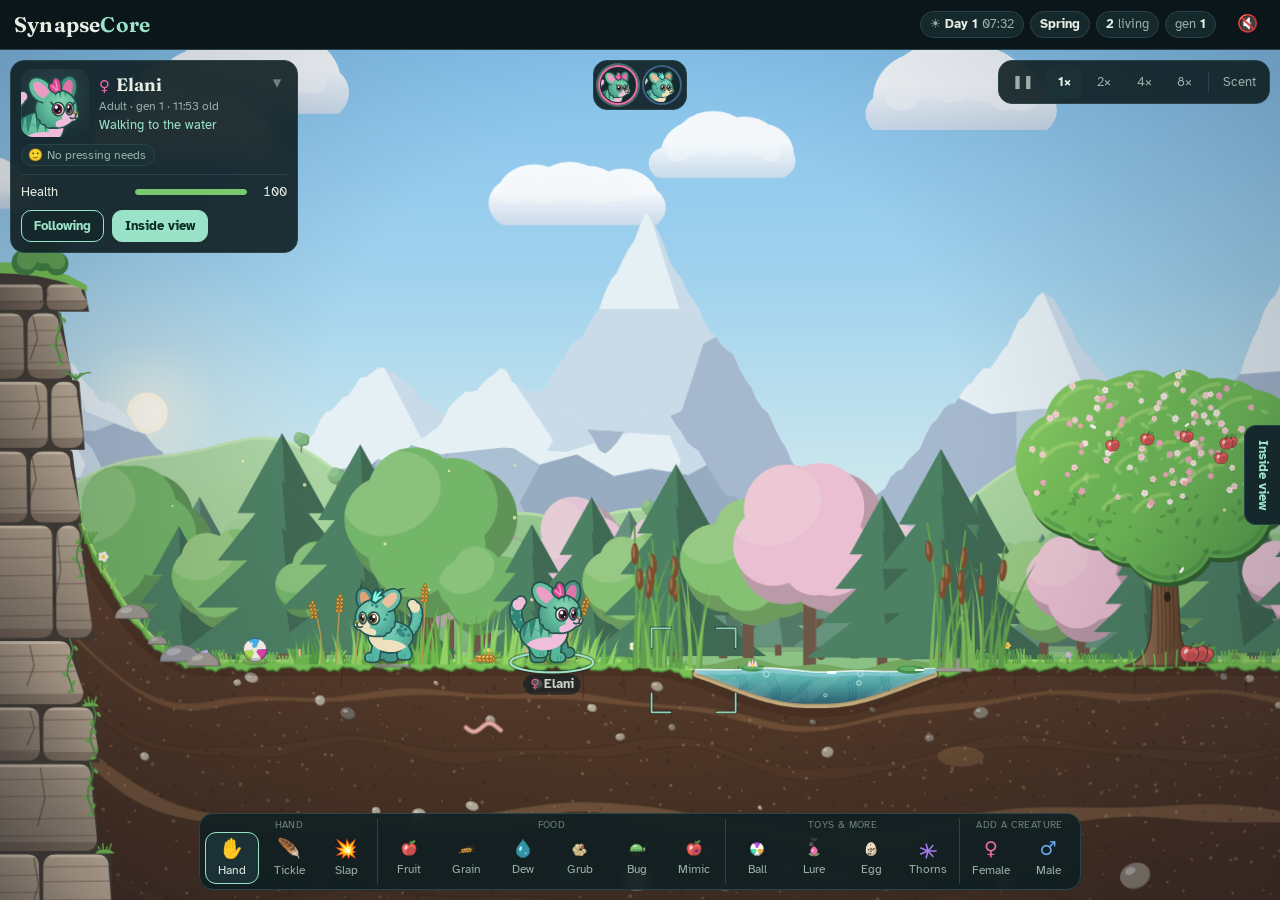
==== commit befcc52e: "The creature has a body of its own. A new body.js (Evo.Body, at creature.body) holds everything insi" ====
--- a/index.html
+++ b/index.html
@@ -237,6 +237,7 @@
   <script src="src/sim/founder.js" data-headless></script>
   <script src="src/sim/founder-brain.js" data-headless></script>
   <script src="src/sim/founder-chem.js" data-headless></script>
+  <script src="src/sim/body.js" data-headless></script>
   <script src="src/sim/creature.js" data-headless></script>
   <script src="src/sim/landscape.js" data-headless></script>
   <script src="src/sim/world.js" data-headless></script>
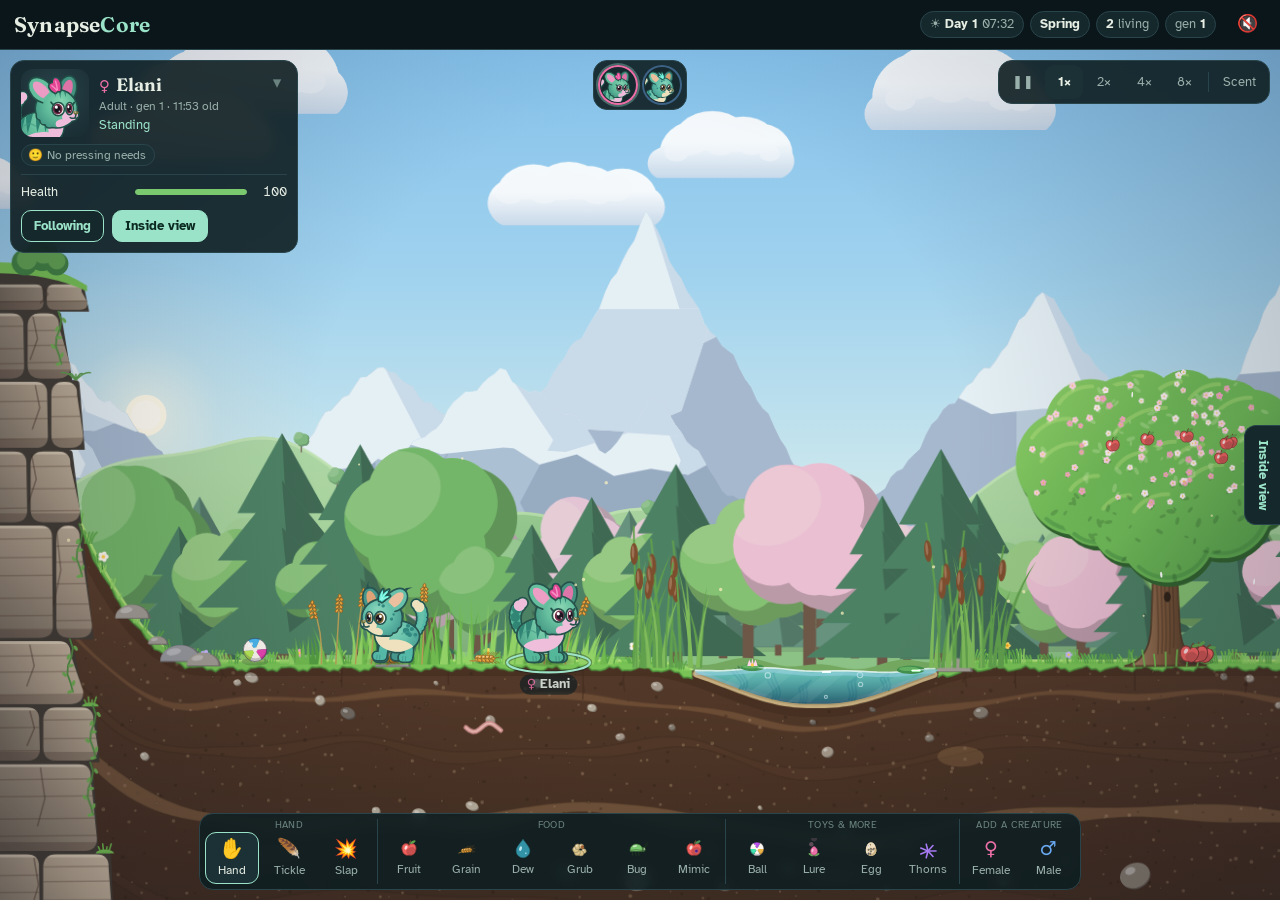
==== commit 75dd384e: "The senses get a file of their own. senses.js holds every way the body and the world reach the brain" ====
--- a/index.html
+++ b/index.html
@@ -238,6 +238,7 @@
   <script src="src/sim/founder-brain.js" data-headless></script>
   <script src="src/sim/founder-chem.js" data-headless></script>
   <script src="src/sim/body.js" data-headless></script>
+  <script src="src/sim/senses.js" data-headless></script>
   <script src="src/sim/creature.js" data-headless></script>
   <script src="src/sim/landscape.js" data-headless></script>
   <script src="src/sim/world.js" data-headless></script>
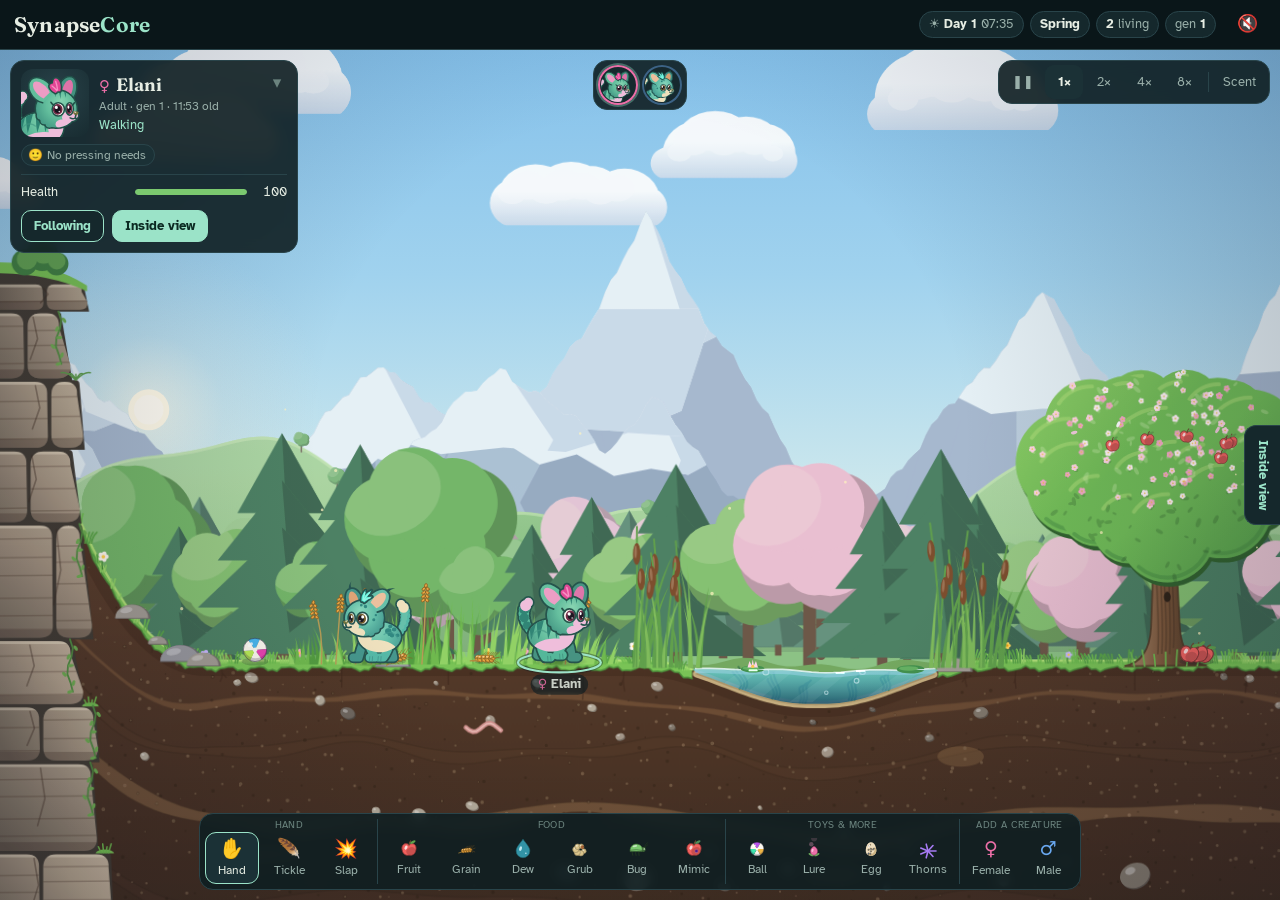
==== commit 135bf61a: "The muscles get a file of their own. muscles.js holds every way the brain reaches the body and the w" ====
--- a/index.html
+++ b/index.html
@@ -239,6 +239,7 @@
   <script src="src/sim/founder-chem.js" data-headless></script>
   <script src="src/sim/body.js" data-headless></script>
   <script src="src/sim/senses.js" data-headless></script>
+  <script src="src/sim/muscles.js" data-headless></script>
   <script src="src/sim/creature.js" data-headless></script>
   <script src="src/sim/landscape.js" data-headless></script>
   <script src="src/sim/world.js" data-headless></script>
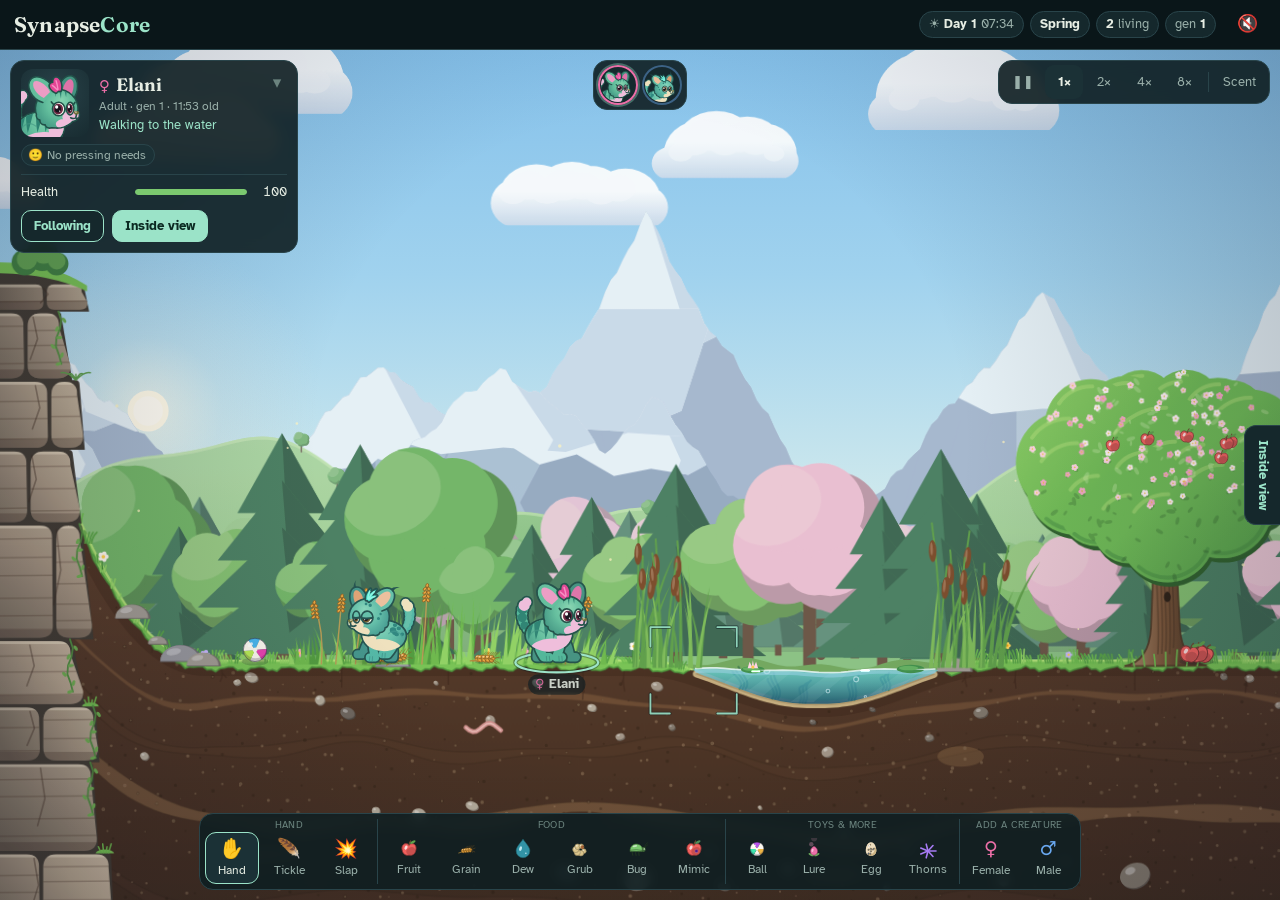
==== commit a0681eca: "The inside view's tabs keep their names on phones. Under 560 px the tabs show only their emoji, and " ====
--- a/index.html
+++ b/index.html
@@ -74,11 +74,11 @@
       <div id="sheetHandle" role="button" tabindex="0" aria-label="Drag or tap to resize the inside view"><span></span></div>
       <div id="labInner">
         <nav class="tabs" role="tablist">
-          <button class="tab" role="tab" data-deck="body" aria-selected="true">🫀<span class="tab-text">Body</span></button>
-          <button class="tab" role="tab" data-deck="brain" aria-selected="false">🧠<span class="tab-text">Brain</span></button>
-          <button class="tab" role="tab" data-deck="genes" aria-selected="false">🧬<span class="tab-text">Genes</span></button>
-          <button class="tab" role="tab" data-deck="family" aria-selected="false">🌳<span class="tab-text">Family</span></button>
-          <button class="tab" role="tab" data-deck="world" aria-selected="false">🌿<span class="tab-text">World</span></button>
+          <button class="tab" role="tab" data-deck="body" aria-selected="true"><span aria-hidden="true">🫀</span><span class="tab-text">Body</span></button>
+          <button class="tab" role="tab" data-deck="brain" aria-selected="false"><span aria-hidden="true">🧠</span><span class="tab-text">Brain</span></button>
+          <button class="tab" role="tab" data-deck="genes" aria-selected="false"><span aria-hidden="true">🧬</span><span class="tab-text">Genes</span></button>
+          <button class="tab" role="tab" data-deck="family" aria-selected="false"><span aria-hidden="true">🌳</span><span class="tab-text">Family</span></button>
+          <button class="tab" role="tab" data-deck="world" aria-selected="false"><span aria-hidden="true">🌿</span><span class="tab-text">World</span></button>
           <button class="icon-btn" id="labCloseBtn" aria-label="Close inside view">✕</button>
         </nav>
 
--- a/styles/app.css
+++ b/styles/app.css
@@ -319,7 +319,7 @@
 .compact .tool { width: 50px; }
 .compact .bars.two-col { grid-template-columns: 1fr; }
 @container (max-width: 1100px) { #strip { max-width: calc(100% - 330px); left: auto; right: 10px; transform: none; top: 60px; } }
-.compact .tab-text { display: none; }
+.compact .tab-text { position: absolute; width: 1px; height: 1px; overflow: hidden; clip-path: inset(50%); white-space: nowrap; } /* hidden, but still the tab's name */
 .compact .tab { font-size: 17px; }
 @media (max-width: 420px) {
   .tiles { grid-template-columns: repeat(2, 1fr); } .learn-row { grid-template-columns: 1fr 70px 92px; }
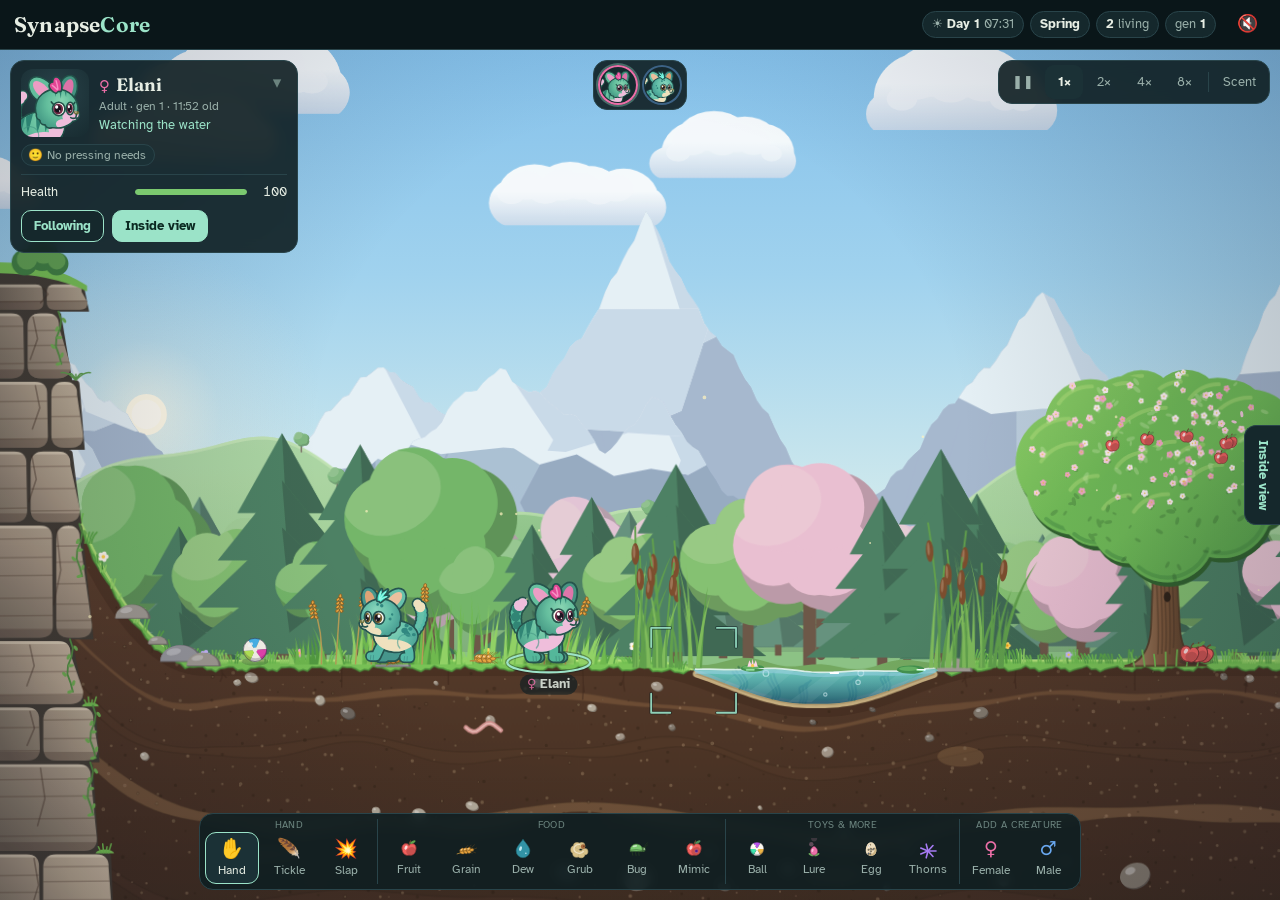
==== commit 6c15204a: "The inside view's two charts are drawn in src/render/charts.js. The inspector drew the drive history" ====
--- a/index.html
+++ b/index.html
@@ -262,6 +262,7 @@
   <script src="src/render/world-view.js"></script>
   <script src="src/render/brain-view.js"></script>
   <script src="src/render/family-view.js"></script>
+  <script src="src/render/charts.js"></script>
   <script src="src/ui/text.js" data-headless></script>
   <script src="src/ui/kin.js" data-headless></script>
   <script src="src/ui/helpers.js"></script>
--- a/styles/app.css
+++ b/styles/app.css
@@ -7,7 +7,9 @@
   --fruit: #f0605d; --grain: #e8a33d; --water: #3fc1d9; --protein: #7bc96f; --fat: #d9b26a;
   --grub: #d9c38a; --carrion: #8f8a84; --mimic-spot: #581c87; --alarm: #fb923c;
   --energy: #f5c542; --toxin: #a77bf3; --injury: #e86fa8; --joy: #ffb86b; --stress: #f0607a;
-  --bored: #7aa7f0; --female: #ec6fa8; --male: #6aa8f0; --gas: #e2e8f0; --pulse: #fde68a; --copy: #c4b5fd;
+  --female: #ec6fa8; --male: #6aa8f0; --gas: #e2e8f0; --pulse: #fde68a; --copy: #c4b5fd;
+  /* Drives that would otherwise share a colour (each line in the drive chart needs its own) */
+  --sleepy: #7aa7f0; --bored: #4fd1a5; --lonely: #f29ac0; --cold: #c4e4ff; --nausea: #a3c94a; --crowded: #e8925a;
   --ui: 'Atkinson Hyperlegible', system-ui, -apple-system, 'Segoe UI', sans-serif;
   --display: 'Fraunces', Georgia, 'Times New Roman', serif;
   --mono: ui-monospace, 'SF Mono', Menlo, Consolas, monospace;
@@ -113,6 +115,10 @@
 #toolbar { left: 50%; bottom: 10px; transform: translateX(-50%); max-width: calc(100% - 20px); padding: 5px; }
 #toolTray { display: flex; align-items: flex-end; gap: 3px; overflow-x: auto; scrollbar-width: none; }
 #toolTray::-webkit-scrollbar { display: none; }
+/* An edge with tools hidden past it fades out (toolbar.js sets the classes; the compact tray never scrolls) */
+body:not(.compact) #toolTray.more-right { mask-image: linear-gradient(to right, #000 calc(100% - 28px), transparent); }
+body:not(.compact) #toolTray.more-left { mask-image: linear-gradient(to left, #000 calc(100% - 28px), transparent); }
+body:not(.compact) #toolTray.more-left.more-right { mask-image: linear-gradient(to right, transparent, #000 28px, #000 calc(100% - 28px), transparent); }
 .tool { flex: 0 0 auto; display: flex; flex-direction: column; align-items: center; justify-content: center; gap: 1px; width: 54px; height: 52px;
   border-radius: 11px; font-size: 11.5px; color: var(--muted); border: 1px solid transparent; }
 .tool:hover { color: var(--text); background: var(--panel); }
@@ -319,8 +325,8 @@
 .compact .tool { width: 50px; }
 .compact .bars.two-col { grid-template-columns: 1fr; }
 @container (max-width: 1100px) { #strip { max-width: calc(100% - 330px); left: auto; right: 10px; transform: none; top: 60px; } }
-.compact .tab-text { position: absolute; width: 1px; height: 1px; overflow: hidden; clip-path: inset(50%); white-space: nowrap; } /* hidden, but still the tab's name */
-.compact .tab { font-size: 17px; }
+.compact .tab { flex-direction: column; gap: 2px; font-size: 16px; line-height: 1; }   /* the icon over a small word */
+.compact .tab-text { font-size: 10px; line-height: 1.1; }
 @media (max-width: 420px) {
   .tiles { grid-template-columns: repeat(2, 1fr); } .learn-row { grid-template-columns: 1fr 70px 92px; }
   .gene { grid-template-columns: 96px 1fr; } .gene-tags { grid-column: 2; justify-content: flex-start; } .gene.bare { grid-template-columns: 1fr; } .gene.bare .gene-tags { grid-column: 1; }
